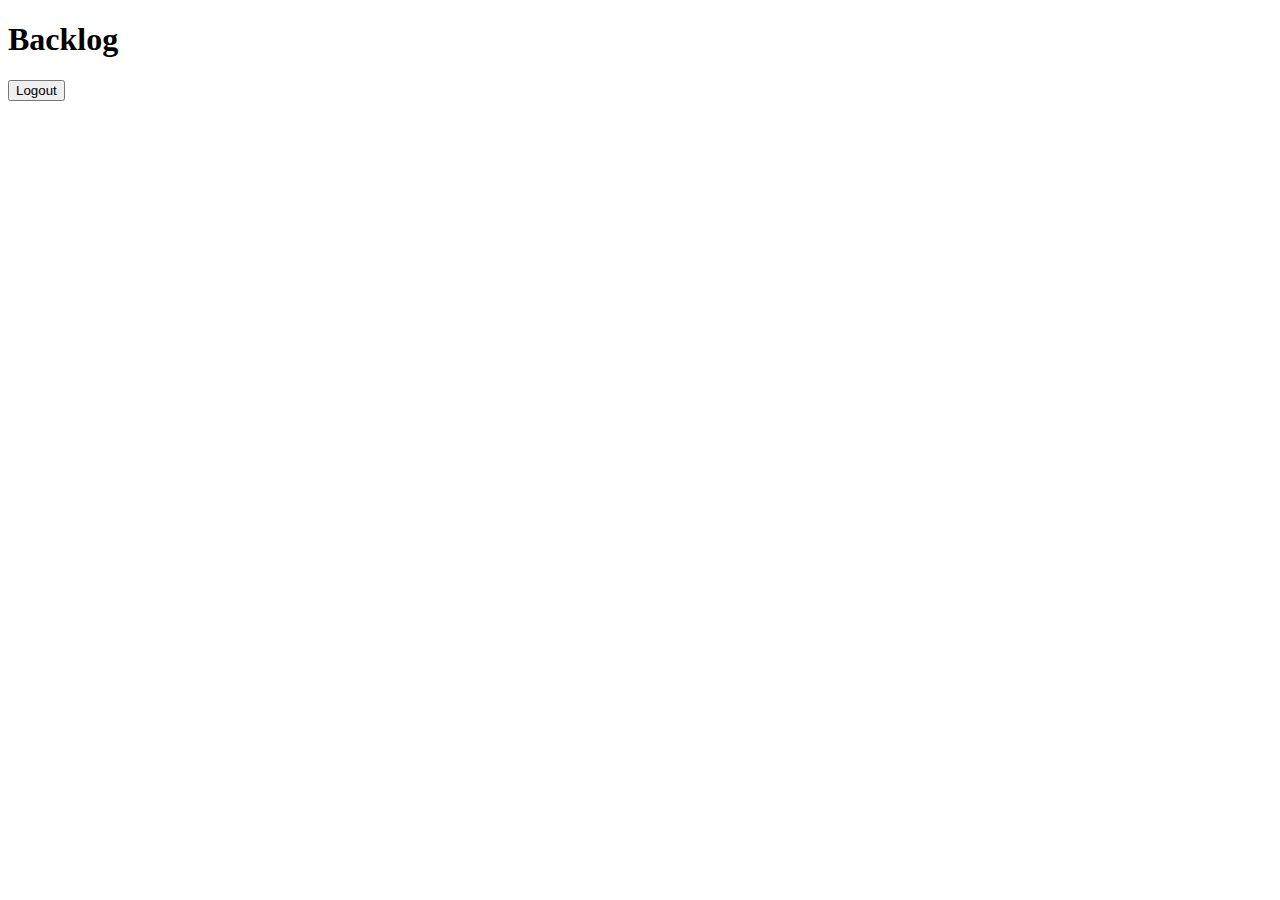
==== backlog_site/backlog.html @ 2e6eb7de "Finish login.html and js. Create backlog page and backlog.js" ====
<!DOCTYPE html>
<html lang="en">
<head>
    <meta charset="UTF-8">
    <title>Title</title>
</head>
<body>
    <h1>Backlog</h1>
    <button id="logoutBtn">Logout</button>
    <script>
        var button = document.getElementById("logoutBtn");
        button.addEventListener("click", logoutBtnClicked);
        
        function logoutBtnClicked() {
            //document.cookie = "username" + '=;expires=Thu, 01 Jan 1970 00:00:01 GMT;';
            //document.cookie = "username=; expires=Thu, 01 Jan 1970 00:00:00 UTC";
            document.cookie = "username=''; Path=/; Expires=Thu, 01 Jan 1970 00:00:01 GMT;";
            window.location="../index.html";
        }
    </script>
</body>
</html>
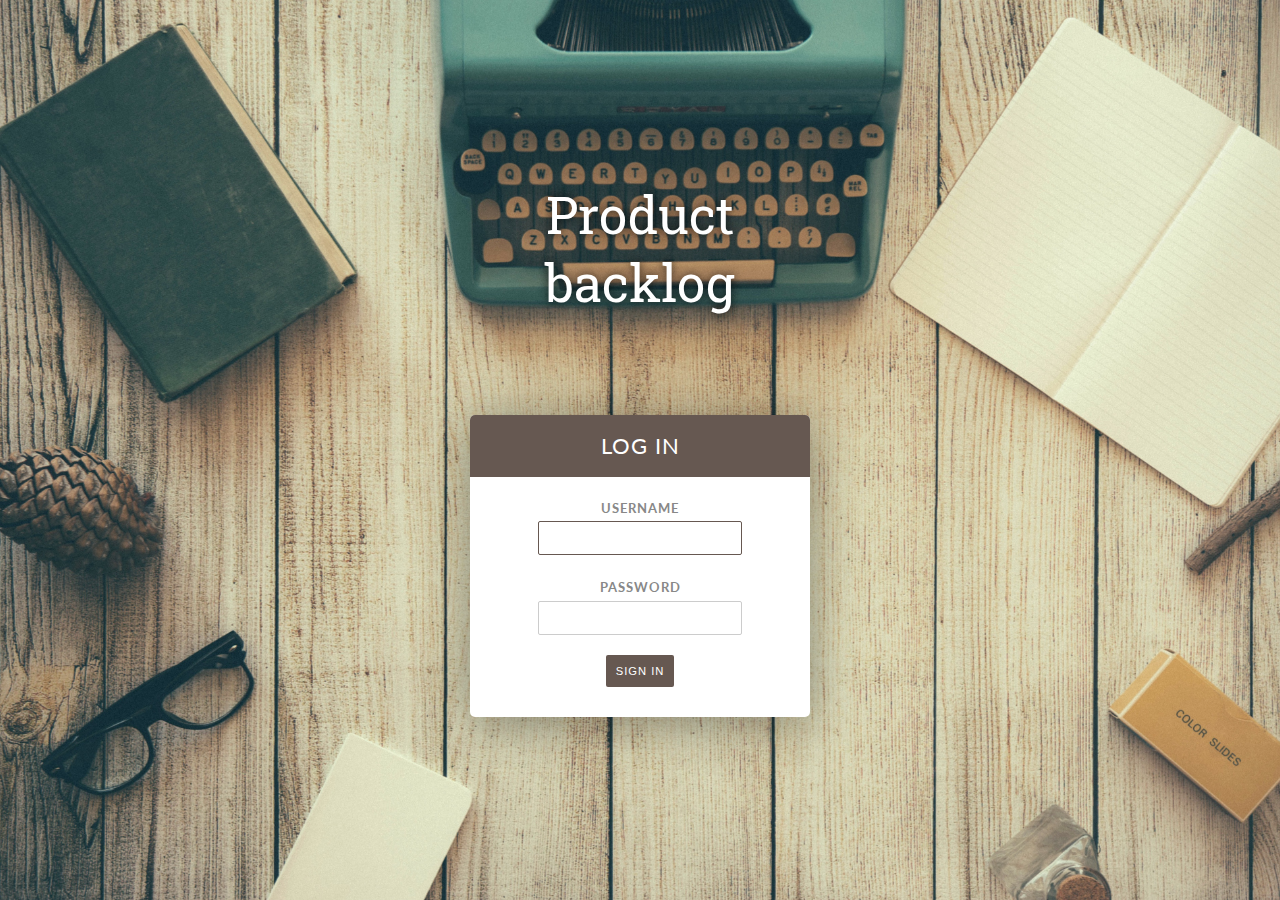
==== commit 072e7ffa: "Finish modal" ====
--- a/backlog_site/backlog.html
+++ b/backlog_site/backlog.html
@@ -3,20 +3,65 @@
 <head>
     <meta charset="UTF-8">
     <title>Title</title>
+    <link rel="stylesheet" href="http://maxcdn.bootstrapcdn.com/bootstrap/3.3.6/css/bootstrap.min.css">
+    <link rel="stylesheet" href="css/backlog.css">
+    <script src="https://ajax.googleapis.com/ajax/libs/jquery/2.2.3/jquery.min.js"></script>
+    <script type="text/javascript" src="javascript/backlog.js"></script>
+    <script src="http://maxcdn.bootstrapcdn.com/bootstrap/3.3.6/js/bootstrap.min.js"></script>
 </head>
 <body>
-    <h1>Backlog</h1>
-    <button id="logoutBtn">Logout</button>
-    <script>
-        var button = document.getElementById("logoutBtn");
-        button.addEventListener("click", logoutBtnClicked);
-        
-        function logoutBtnClicked() {
-            //document.cookie = "username" + '=;expires=Thu, 01 Jan 1970 00:00:01 GMT;';
-            //document.cookie = "username=; expires=Thu, 01 Jan 1970 00:00:00 UTC";
-            document.cookie = "username=''; Path=/; Expires=Thu, 01 Jan 1970 00:00:01 GMT;";
-            window.location="../index.html";
-        }
-    </script>
+    <div id="header">
+        <div id="backlog"><h1>Backlog</h1></div>
+        <div>
+            <h3 id="username"></h3>
+            <button id="logoutBtn" type="button" class="btn btn-default btn-sm">
+                <span class="glyphicon glyphicon-log-out"></span> Log out
+            </button>
+        </div>
+    </div>
+
+    <div align="center">
+        <table cellspacing='0' id="backlogsTable"> <!-- cellspacing='0' is important, must stay -->
+            <tr><th>Backlog items</th><th></th><th></th><th></th>
+                <th align="right"><button type="button" id="addBtn" class="btn btn-info" data-toggle="modal" data-target="#myModal">
+                    Add new item</button></th></tr>
+
+            <tr><th>Order</th><th>Title</th><th>State</th><th>Effort</th><th>Priority</th></tr><!-- Table Header -->
+        </table>
+    </div>
+
+    <!-- Modal -->
+    <div id="myModal" class="modal fade" role="dialog">
+        <div class="modal-dialog">
+
+            <!-- Modal content-->
+            <div class="modal-content">
+                <div class="modal-header">
+                    <button type="button" class="close" data-dismiss="modal">&times;</button>
+                    <h4 class="modal-title">Add new backlog item</h4>
+                </div>
+                <div class="modal-body">
+                    <input type="text" id="backlogTitle">
+                    <br><br>
+                    <h4 class="modal-title">Effort:</h4>
+                    <select id="select">
+                        <option value="ToDo">To Do</option>
+                        <option value="InProgress">In progress</option>
+                        <option value="Done">Done</option>
+                    </select>
+                    <br><br>
+                    <h4 class="modal-title">Priority:</h4>
+                    <input type="text" id="backlog-priority">
+                    <br><br>
+                    <textarea id="backlog-info"></textarea>
+                </div>
+                <div class="modal-footer">
+                    <button id="backlogAddBtn" type="button" class="btn btn-info" data-dismiss="modal">Add</button>
+                    <button type="button" class="btn btn-default" data-dismiss="modal">Close</button>
+                </div>
+            </div>
+
+        </div>
+    </div>
 </body>
 </html>--- a/backlog_site/css/backlog.css
+++ b/backlog_site/css/backlog.css
@@ -0,0 +1,187 @@
+
+/*
+Im reseting this style for optimal view using Eric Meyer's CSS Reset - http://meyerweb.com/eric/tools/css/reset/
+------------------------------------------------------------------ */
+body, html  { height: 100%; }
+html, body, div, span, applet, object, iframe,
+    /*h1, h2, h3, h4, h5, h6,*/ p, blockquote, pre,
+a, abbr, acronym, address, big, cite, code,
+del, dfn, em, font, img, ins, kbd, q, s, samp,
+small, strike, strong, sub, sup, tt, var,
+b, u, i, center,
+dl, dt, dd, ol, ul, li,
+fieldset, form, label, legend,
+table, caption, tbody, tfoot, thead, tr, th, td {
+    margin: 0;
+    padding: 0;
+    border: 0;
+    outline: 0;
+    font-size: 100%;
+    vertical-align: baseline;
+    background: transparent;
+}
+body { line-height: 1; }
+ol, ul { list-style: none; }
+blockquote, q { quotes: none; }
+blockquote:before, blockquote:after, q:before, q:after { content: ''; content: none; }
+:focus { outline: 0; }
+del { text-decoration: line-through; }
+table {border-spacing: 0; } /* IMPORTANT, I REMOVED border-collapse: collapse; FROM THIS LINE IN ORDER TO MAKE THE OUTER BORDER RADIUS WORK */
+
+/*------------------------------------------------------------------ */
+
+/*This is not important*/
+body{
+    font-family:Arial, Helvetica, sans-serif;
+    background: url(background.jpg);
+    margin:0 auto;
+    width:520px;
+}
+
+#header {
+    color:#666;
+    text-align:right;
+    padding:5px;
+}
+
+#backlog {
+    text-align: center;
+}
+
+a:link {
+    color: #666;
+    font-weight: bold;
+    text-decoration:none;
+}
+a:visited {
+    color: #666;
+    font-weight:bold;
+    text-decoration:none;
+}
+a:active,
+a:hover {
+    color: #bd5a35;
+    text-decoration:underline;
+}
+
+#backlogTitle {
+    width: 100%;
+
+}
+
+#backlog-info {
+    width: 100%;
+    height: 140px;
+    resize: none;
+}
+
+
+/*
+Table Style - This is what you want
+------------------------------------------------------------------ */
+table a:link {
+    color: #666;
+    font-weight: bold;
+    text-decoration:none;
+}
+table a:visited {
+    color: #999999;
+    font-weight:bold;
+    text-decoration:none;
+}
+table a:active,
+table a:hover {
+    color: #bd5a35;
+    text-decoration:underline;
+}
+table {
+    font-family:Arial, Helvetica, sans-serif;
+    color:#666;
+    font-size:12px;
+    text-shadow: 1px 1px 0px #fff;
+    background:#eaebec;
+    margin:20px;
+    border:#ccc 1px solid;
+
+    -moz-border-radius:3px;
+    -webkit-border-radius:3px;
+    border-radius:3px;
+
+    -moz-box-shadow: 0 1px 2px #d1d1d1;
+    -webkit-box-shadow: 0 1px 2px #d1d1d1;
+    box-shadow: 0 1px 2px #d1d1d1;
+}
+table th {
+    padding:21px 25px 22px 25px;
+    border-top:1px solid #fafafa;
+    border-bottom:1px solid #e0e0e0;
+
+    background: #ededed;
+    background: -webkit-gradient(linear, left top, left bottom, from(#ededed), to(#ebebeb));
+    background: -moz-linear-gradient(top,  #ededed,  #ebebeb);
+}
+table th:first-child{
+    text-align: left;
+    padding-left:20px;
+}
+table tr:first-child th:first-child{
+    -moz-border-radius-topleft:3px;
+    -webkit-border-top-left-radius:3px;
+    border-top-left-radius:3px;
+}
+table tr:first-child th:last-child{
+    -moz-border-radius-topright:3px;
+    -webkit-border-top-right-radius:3px;
+    border-top-right-radius:3px;
+}
+table tr{
+    text-align: center;
+    padding-left:20px;
+}
+table tr td:first-child{
+    text-align: left;
+    padding-left:20px;
+    border-left: 0;
+}
+table tr td {
+    padding:18px;
+    border-top: 1px solid #ffffff;
+    border-bottom:1px solid #e0e0e0;
+    border-left: 1px solid #e0e0e0;
+
+    background: #fafafa;
+    background: -webkit-gradient(linear, left top, left bottom, from(#fbfbfb), to(#fafafa));
+    background: -moz-linear-gradient(top,  #fbfbfb,  #fafafa);
+}
+table tr.even td{
+    background: #f6f6f6;
+    background: -webkit-gradient(linear, left top, left bottom, from(#f8f8f8), to(#f6f6f6));
+    background: -moz-linear-gradient(top,  #f8f8f8,  #f6f6f6);
+}
+table tr:last-child td{
+    border-bottom:0;
+}
+table tr:last-child td:first-child{
+    -moz-border-radius-bottomleft:3px;
+    -webkit-border-bottom-left-radius:3px;
+    border-bottom-left-radius:3px;
+}
+table tr:last-child td:last-child{
+    -moz-border-radius-bottomright:3px;
+    -webkit-border-bottom-right-radius:3px;
+    border-bottom-right-radius:3px;
+}
+table tr:hover td{
+    background: #f2f2f2;
+    background: -webkit-gradient(linear, left top, left bottom, from(#f2f2f2), to(#f0f0f0));
+    background: -moz-linear-gradient(top,  #f2f2f2,  #f0f0f0);
+}
+
+.modal-footer {
+    background: url(background.jpg);
+    text-align: left;
+}
+
+.modal-header {
+    background: url(background.jpg);
+}